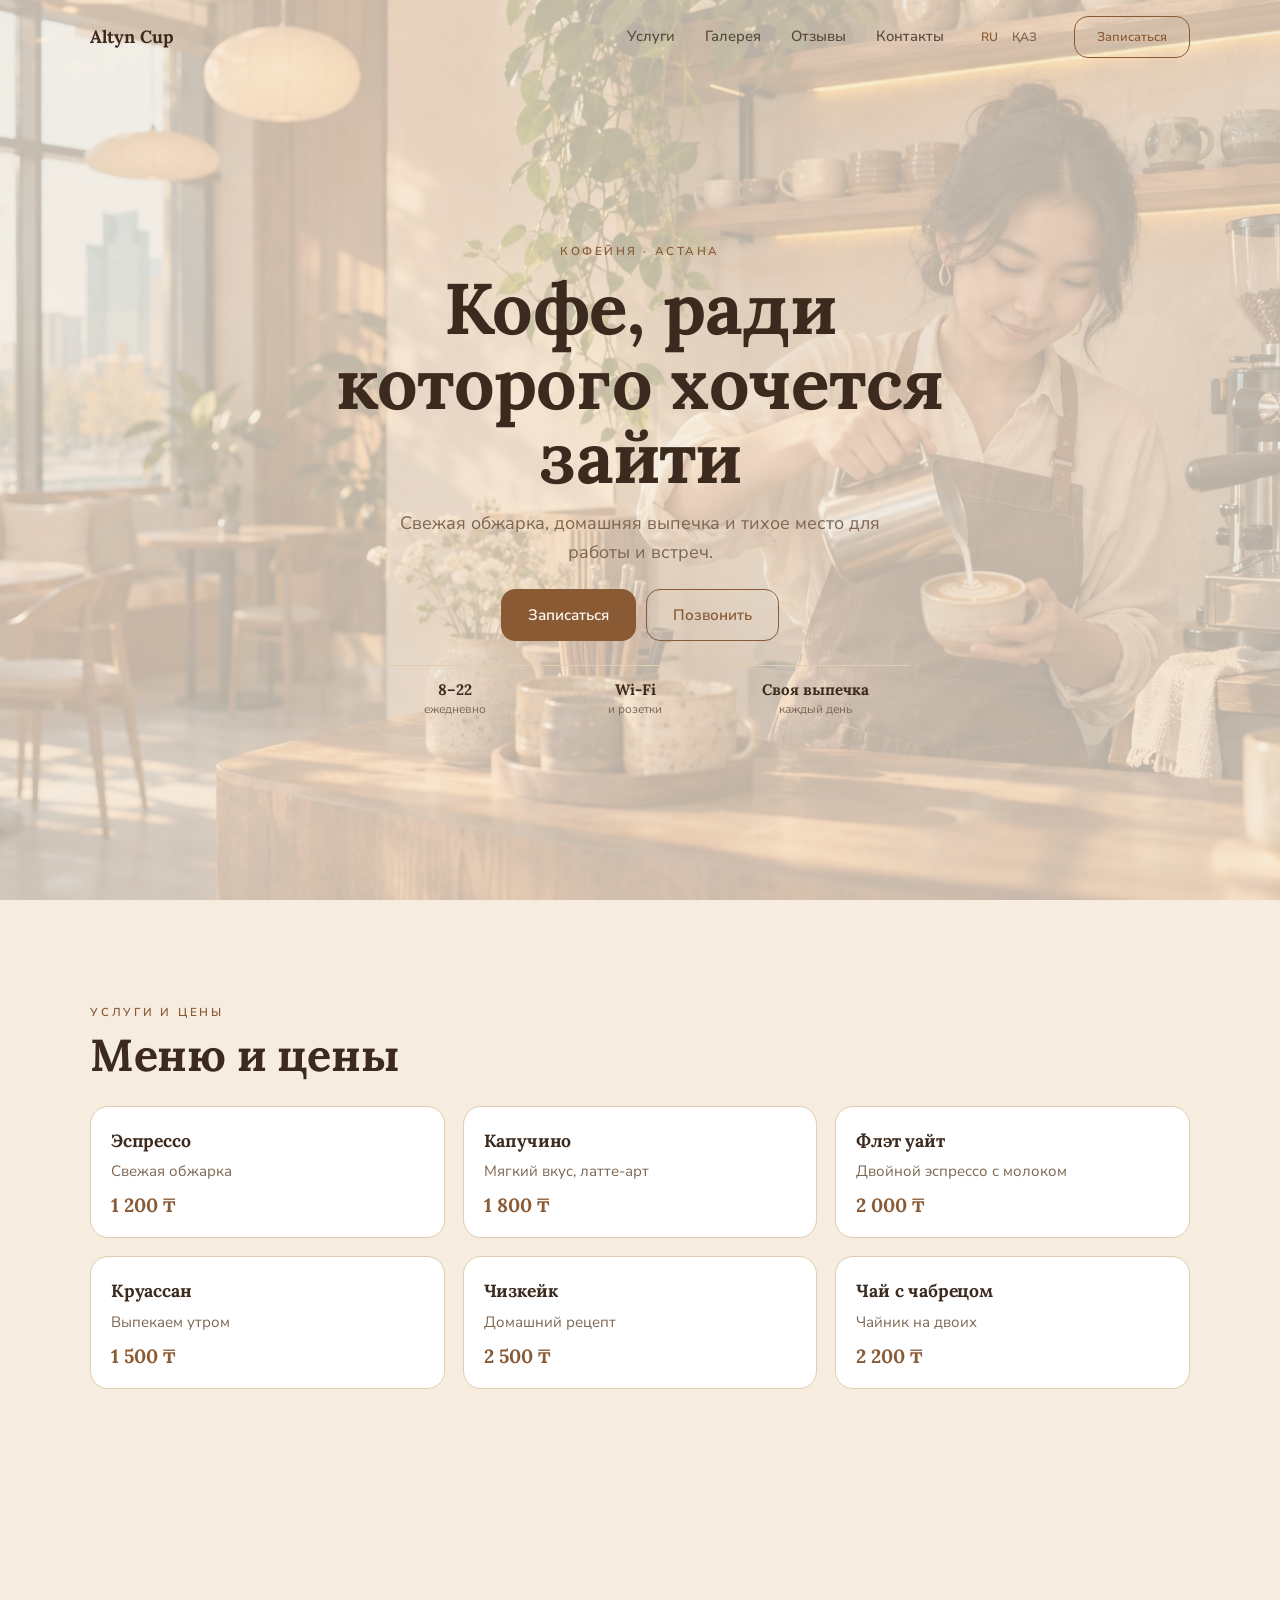
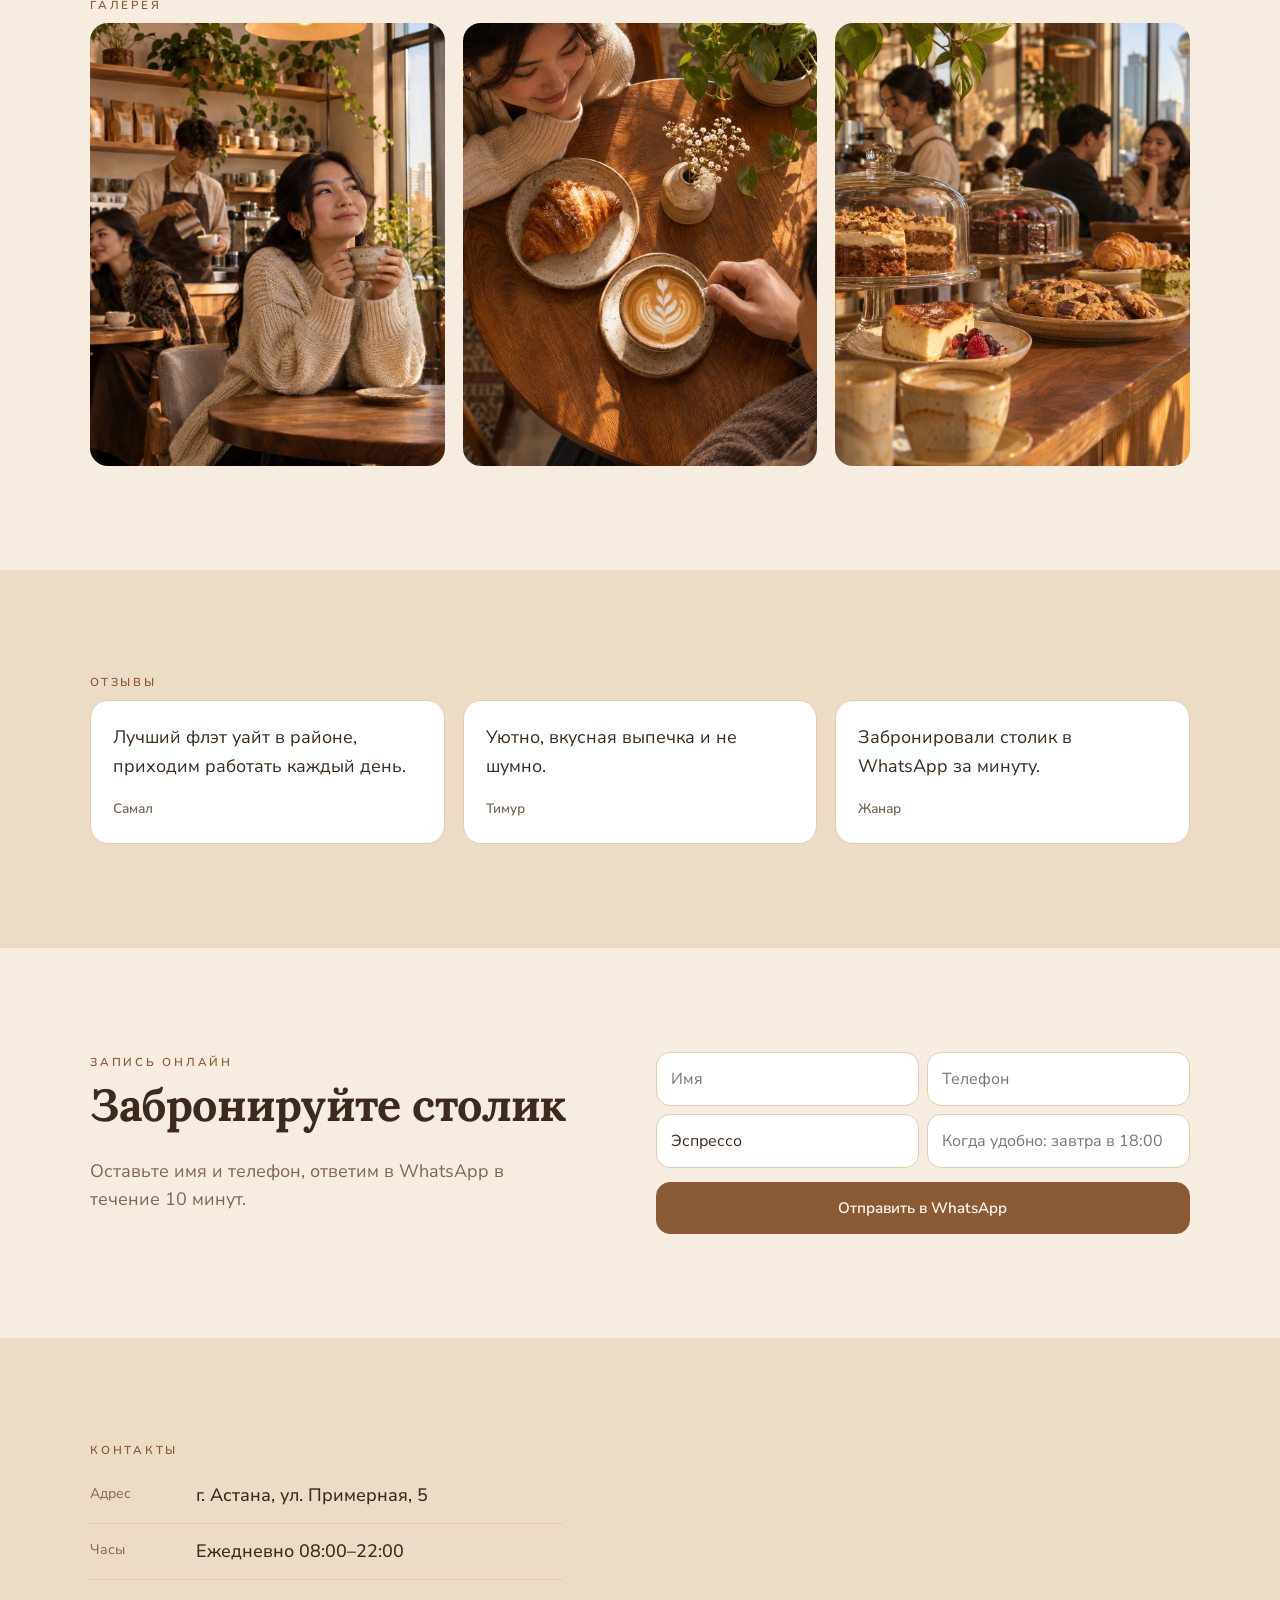
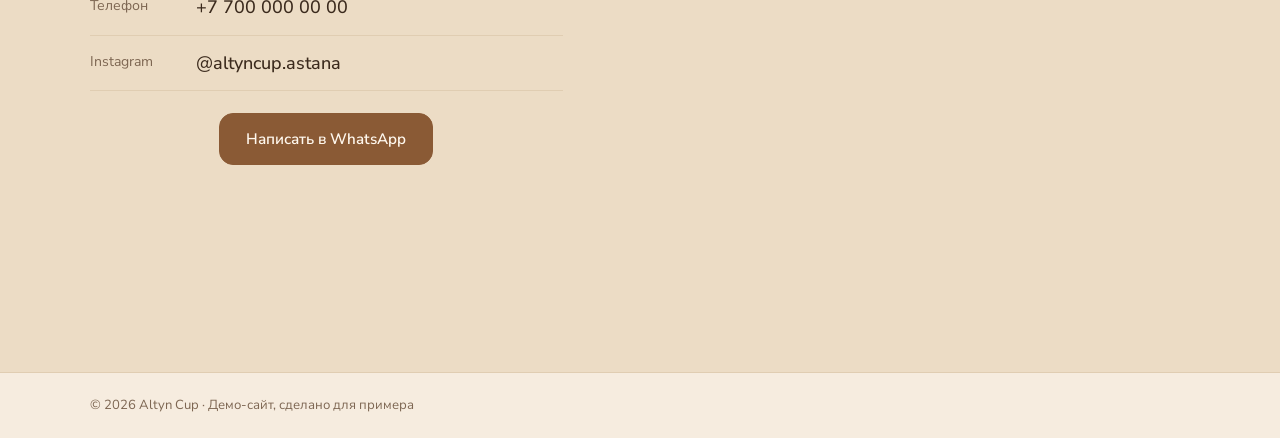
==== biz-cafe/index.html @ 99643000 "Пять новых ниш (салон, детейлинг, стоматология, кофейня, фитнес), общий шаблон biz, QManga в каталог" ====
<!doctype html>
<html lang="ru"><head><meta charset="utf-8"><meta name="viewport" content="width=device-width,initial-scale=1,viewport-fit=cover">
<link rel="stylesheet" href="../biz.css"></head>
<body><div id="app"></div>
<script>
/* ДЕМО: вымышленный бизнес. Для клиента поменяй данные ниже и положи его фото в img/ (hero.jpg, g1.jpg, g2.jpg, g3.jpg). */
window.BIZ = {
  "wa": "77000000000",
  "phone": "+7 700 000 00 00",
  "phoneRaw": "+77000000000",
  "svcTitle": [
    "Меню и цены",
    "Мәзір және бағалар"
  ],
  "title": "Altyn Cup — кофейня в Астане",
  "name": "Altyn Cup",
  "layout": "center",
  "theme": {
    "bg": "#f6ecdf",
    "bg2": "#ecdcc5",
    "ink": "#3b2a1d",
    "mut": "#7d6652",
    "accent": "#8a5a35",
    "accent2": "#d1a373",
    "line": "#e0cdb2",
    "onaccent": "#fff8ee",
    "radius": "18px",
    "fh": "'Lora',Georgia,serif",
    "fb": "'Nunito Sans',system-ui,sans-serif",
    "fonts": "https://fonts.googleapis.com/css2?family=Lora:wght@500;700&family=Nunito+Sans:wght@400;600;700&display=swap&subset=cyrillic"
  },
  "hero": {
    "kick": [
      "Кофейня · Астана",
      "Кофеханасы · Астана"
    ],
    "title": [
      "Кофе, ради которого хочется зайти",
      "Кіргісі келетін кофе"
    ],
    "sub": [
      "Свежая обжарка, домашняя выпечка и тихое место для работы и встреч.",
      "Жаңа қуырылған кофе, үй тоқашы және жұмыс пен кездесуге тыныш орын."
    ],
    "facts": [
      [
        [
          "8–22",
          "8–22"
        ],
        [
          "ежедневно",
          "күн сайын"
        ]
      ],
      [
        [
          "Wi-Fi",
          "Wi-Fi"
        ],
        [
          "и розетки",
          "және розеткалар"
        ]
      ],
      [
        [
          "Своя выпечка",
          "Өз тоқашы"
        ],
        [
          "каждый день",
          "күн сайын"
        ]
      ]
    ]
  },
  "bookTitle": [
    "Забронируйте столик",
    "Үстел брондаңыз"
  ],
  "services": [
    {
      "name": [
        "Эспрессо",
        "Эспрессо"
      ],
      "desc": [
        "Свежая обжарка",
        "Жаңа қуырылған"
      ],
      "price": "1 200 ₸"
    },
    {
      "name": [
        "Капучино",
        "Капучино"
      ],
      "desc": [
        "Мягкий вкус, латте-арт",
        "Жұмсақ дәм, латте-арт"
      ],
      "price": "1 800 ₸"
    },
    {
      "name": [
        "Флэт уайт",
        "Флэт уайт"
      ],
      "desc": [
        "Двойной эспрессо с молоком",
        "Сүті бар қос эспрессо"
      ],
      "price": "2 000 ₸"
    },
    {
      "name": [
        "Круассан",
        "Круассан"
      ],
      "desc": [
        "Выпекаем утром",
        "Таңертең пісіреміз"
      ],
      "price": "1 500 ₸"
    },
    {
      "name": [
        "Чизкейк",
        "Чизкейк"
      ],
      "desc": [
        "Домашний рецепт",
        "Үй рецепті"
      ],
      "price": "2 500 ₸"
    },
    {
      "name": [
        "Чай с чабрецом",
        "Жыланшөп шайы"
      ],
      "desc": [
        "Чайник на двоих",
        "Екі адамға шәйнек"
      ],
      "price": "2 200 ₸"
    }
  ],
  "reviews": [
    {
      "name": "Самал",
      "text": [
        "Лучший флэт уайт в районе, приходим работать каждый день.",
        "Ауданның ең жақсы флэт уайты, күн сайын жұмыс істеуге келеміз."
      ]
    },
    {
      "name": "Тимур",
      "text": [
        "Уютно, вкусная выпечка и не шумно.",
        "Жайлы, дәмді тоқаш, шусыз."
      ]
    },
    {
      "name": "Жанар",
      "text": [
        "Забронировали столик в WhatsApp за минуту.",
        "WhatsApp-пен бір минутта үстел брондадық."
      ]
    }
  ],
  "contacts": {
    "address": [
      "г. Астана, ул. Примерная, 5",
      "Астана қ., Үлгі көшесі, 5"
    ],
    "hours": [
      "Ежедневно 08:00–22:00",
      "Күн сайын 08:00–22:00"
    ],
    "insta": "altyncup.astana"
  }
};
</script>
<script src="../biz.js"></script></body></html>
---- biz.css ----
/* Универсальный шаблон: mobile first. Цвета и шрифты задаются темой в BIZ.theme (переменные ниже, значения по умолчанию). */
:root{--bg:#fff;--bg2:#f4f6f8;--ink:#17202a;--mut:#667085;--accent:#0f766e;--accent2:#5eead4;--line:#e3e8ee;--onaccent:#fff;--card:#fff;--radius:16px;--fh:"Inter",system-ui,sans-serif;--fb:"Inter",system-ui,sans-serif;--pad:20px;--bar:62px}
*{box-sizing:border-box;-webkit-tap-highlight-color:transparent}
html{scroll-behavior:smooth;scroll-padding-top:66px}
body{margin:0;background:var(--bg);color:var(--ink);font:400 17px/1.6 var(--fb);padding-bottom:calc(var(--bar) + env(safe-area-inset-bottom));-webkit-font-smoothing:antialiased}
a{color:inherit;text-decoration:none}img{display:block;max-width:100%;height:auto}
.wrap{padding:0 var(--pad);max-width:1180px;margin:0 auto}
h1,h2,h3{font-family:var(--fh);margin:0;letter-spacing:-.01em}
.muted{color:var(--mut)}
/* шапка */
header{position:fixed;inset:0 0 auto 0;z-index:30;height:60px;transition:background .3s,border-color .3s;border-bottom:1px solid transparent}
header.s{background:color-mix(in srgb,var(--bg) 94%,transparent);backdrop-filter:blur(10px);border-bottom-color:var(--line)}
header .wrap{display:flex;align-items:center;justify-content:space-between;height:100%}
.logo{font:700 1.1rem var(--fh);white-space:nowrap}
nav{display:flex;align-items:center;gap:4px}nav .lk{display:none}
.lang button{background:none;border:0;color:var(--mut);font:600 .76rem var(--fb);padding:12px 7px;cursor:pointer}.lang button.on{color:var(--accent)}
.btn{display:inline-flex;align-items:center;justify-content:center;min-height:52px;padding:0 26px;border:1.5px solid var(--accent);color:var(--accent);background:transparent;border-radius:calc(var(--radius) - 4px);font:600 .95rem var(--fb);cursor:pointer;transition:background .2s,transform .1s}
.btn.f{background:var(--accent);color:var(--onaccent)}.btn:active{transform:scale(.98)}
@media(hover:hover){.btn:hover{background:var(--accent);color:var(--onaccent)}.btn.f:hover{filter:brightness(1.08)}}
header .btn.sm{min-height:38px;padding:0 14px;font-size:.8rem;margin-left:4px}
/* первый экран */
.hero{position:relative;min-height:calc(100svh - var(--bar) - env(safe-area-inset-bottom));display:flex;align-items:flex-end;overflow:hidden;background:var(--bg2)}
.hero .bg{position:absolute;inset:0;width:100%;height:100%;object-fit:cover;object-position:78% 35%}
.hero:after{content:"";position:absolute;inset:0;background:linear-gradient(0deg,var(--bg) 6%,color-mix(in srgb,var(--bg) 70%,transparent) 36%,transparent 70%)}
.hero .wrap{position:relative;z-index:2;padding-bottom:32px;width:100%}
.kick{font:600 .72rem var(--fb);letter-spacing:.22em;text-transform:uppercase;color:var(--accent);margin-bottom:12px}
.hero h1{font-size:clamp(2.4rem,11vw,4.4rem);line-height:1.04;margin-bottom:14px}
.lead{margin:0 0 22px;color:var(--mut);max-width:30em}
.btns{display:flex;gap:10px;flex-wrap:wrap}.btns .btn{flex:1 1 150px}
.facts{display:flex;margin-top:24px;border-top:1px solid var(--line)}
.facts div{flex:1;padding:14px 10px 0 0;font-size:.74rem;color:var(--mut);line-height:1.35}.facts b{display:block;font:700 .95rem var(--fh);color:var(--ink);margin-bottom:2px}
/* секции */
section{padding:64px 0}section.alt{background:var(--bg2)}
.eyebrow{font:600 .72rem var(--fb);letter-spacing:.24em;text-transform:uppercase;color:var(--accent);margin-bottom:10px}
h2{font-size:clamp(1.8rem,7vw,2.8rem);line-height:1.12;margin-bottom:26px}
.cards{display:grid;gap:12px}
.card{background:var(--card);border:1px solid var(--line);border-radius:var(--radius);padding:20px}
.card h3{font-size:1.1rem;margin-bottom:4px}.card p{margin:0 0 10px;color:var(--mut);font-size:.94rem}.card .pr{font:700 1.2rem var(--fh);color:var(--accent)}
.steps{display:grid;gap:14px}.step{position:relative;padding-left:56px}.step i{position:absolute;left:0;top:0;width:40px;height:40px;border-radius:50%;background:var(--accent);color:var(--onaccent);display:flex;align-items:center;justify-content:center;font:700 1rem var(--fh);font-style:normal}
.step h3{font-size:1.08rem;margin-bottom:2px}.step p{margin:0;color:var(--mut)}
.snap{display:flex;gap:12px;overflow-x:auto;scroll-snap-type:x mandatory;margin:0 calc(var(--pad)*-1);padding:2px var(--pad) 10px;scrollbar-width:none}
.snap::-webkit-scrollbar{display:none}.snap>*{flex:0 0 80%;scroll-snap-align:start}
.gal figure{margin:0;border-radius:var(--radius);overflow:hidden}.gal img{width:100%;aspect-ratio:4/5;object-fit:cover}
.revs blockquote{margin:0;background:var(--card);border:1px solid var(--line);border-radius:var(--radius);padding:22px}
.revs p{margin:0 0 12px}.revs cite{font:600 .85rem var(--fb);font-style:normal;color:var(--mut)}
form{display:grid;gap:8px;margin-top:24px}.f2{display:grid;gap:8px}
input,select{width:100%;min-height:54px;border:1.5px solid var(--line);background:var(--card);color:var(--ink);border-radius:calc(var(--radius) - 4px);padding:0 14px;font:400 16px var(--fb);appearance:none;-webkit-appearance:none}
input:focus,select:focus{outline:0;border-color:var(--accent);box-shadow:0 0 0 3px color-mix(in srgb,var(--accent) 22%,transparent)}
form .btn{width:100%;margin-top:6px}
dl{margin:0}dl div{display:flex;gap:14px;padding:13px 0;border-bottom:1px solid var(--line)}dt{flex:0 0 92px;color:var(--mut);font-size:.88rem;padding-top:2px}dd{margin:0;font-weight:500}
.map{margin-top:28px}.map iframe{display:block;width:100%;height:280px;border:0;border-radius:var(--radius)}
.dark .map iframe{filter:invert(.9) hue-rotate(180deg) grayscale(.5)}
footer{border-top:1px solid var(--line);padding:22px 0;color:var(--mut);font-size:.82rem}
.bar{position:fixed;inset:auto 0 0 0;z-index:40;display:flex;background:var(--bg);border-top:1px solid var(--line);padding-bottom:env(safe-area-inset-bottom)}
.bar a{flex:1;display:flex;align-items:center;justify-content:center;height:var(--bar);font:600 .78rem var(--fb);letter-spacing:.06em;text-transform:uppercase}
.bar a:first-child{background:var(--accent);color:var(--onaccent);flex:1.4}.bar a+a{border-left:1px solid var(--line)}
.rv{opacity:0;transform:translateY(16px);transition:opacity .6s,transform .6s}.rv.in{opacity:1;transform:none}
@media(prefers-reduced-motion:reduce){.rv{opacity:1;transform:none;transition:none}html{scroll-behavior:auto}}

/* варианты первого экрана на телефоне */
.L-center .hero{align-items:center;text-align:center}.L-center .hero:after{background:color-mix(in srgb,var(--bg) 84%,transparent)}.L-center .btns{justify-content:center}.L-center .lead{margin-inline:auto}.L-center .facts{text-align:center}
.L-split .hero{display:block;min-height:0;padding-top:60px}.L-split .hero .bg{position:relative;height:56vw;max-height:420px;border-radius:0 0 28px 28px;display:block}.L-split .hero:after{display:none}.L-split .hero .wrap{padding-top:26px}
@media(min-width:700px){:root{--pad:32px}body{font-size:18px}.snap>*{flex-basis:44%}.f2{grid-template-columns:1fr 1fr}.cards{grid-template-columns:1fr 1fr}.btns .btn{flex:0 0 auto}}
@media(min-width:1000px){
 :root{--pad:40px}body{padding-bottom:0}header{height:74px}nav{gap:30px}nav .lk{display:block;font-weight:500;font-size:.92rem;color:var(--ink);opacity:.8}nav .lk:hover{opacity:1;color:var(--accent)}header .btn.sm{min-height:42px;padding:0 22px;margin-left:0}.bar{display:none}
 .hero{min-height:100svh;align-items:center}.hero .wrap{padding-bottom:0;padding-top:60px}.hero .in{max-width:540px}.hero h1{font-size:clamp(3.6rem,5.6vw,5.2rem)}.facts{max-width:540px}
 .hero:after{background:linear-gradient(90deg,var(--bg) 0%,color-mix(in srgb,var(--bg) 78%,transparent) 36%,transparent 72%),linear-gradient(0deg,var(--bg),transparent 16%)}
 .L-center .hero{text-align:center}.L-center .hero .in{max-width:680px;margin:0 auto}.L-center .facts{margin-inline:auto}.L-center .hero:after{background:color-mix(in srgb,var(--bg) 74%,transparent)}
 .L-split .hero{display:flex;min-height:100svh;padding:0}.L-split .hero .bg{position:absolute;inset:0 0 0 46%;width:54%;height:100%;max-height:none;border-radius:0;object-position:60% 40%}.L-split .hero .wrap{padding-top:60px;position:relative}.L-split .hero .in{max-width:520px}
 section{padding:104px 0}
 .cards{grid-template-columns:repeat(3,1fr);gap:18px}.steps{grid-template-columns:repeat(3,1fr);gap:34px}
 .snap{display:grid;overflow:visible;margin:0;padding:0;gap:18px}.snap>*{flex:initial}.gal{grid-template-columns:repeat(3,1fr)}.gal img{aspect-ratio:4/5}.revs{grid-template-columns:repeat(3,1fr)}
 .bk{display:grid;grid-template-columns:1fr 1.1fr;gap:80px;align-items:center}form{margin-top:0}
 .ctg{display:grid;grid-template-columns:1fr 1.2fr;gap:60px;align-items:start}.map{margin-top:0}.map iframe{height:400px}
}
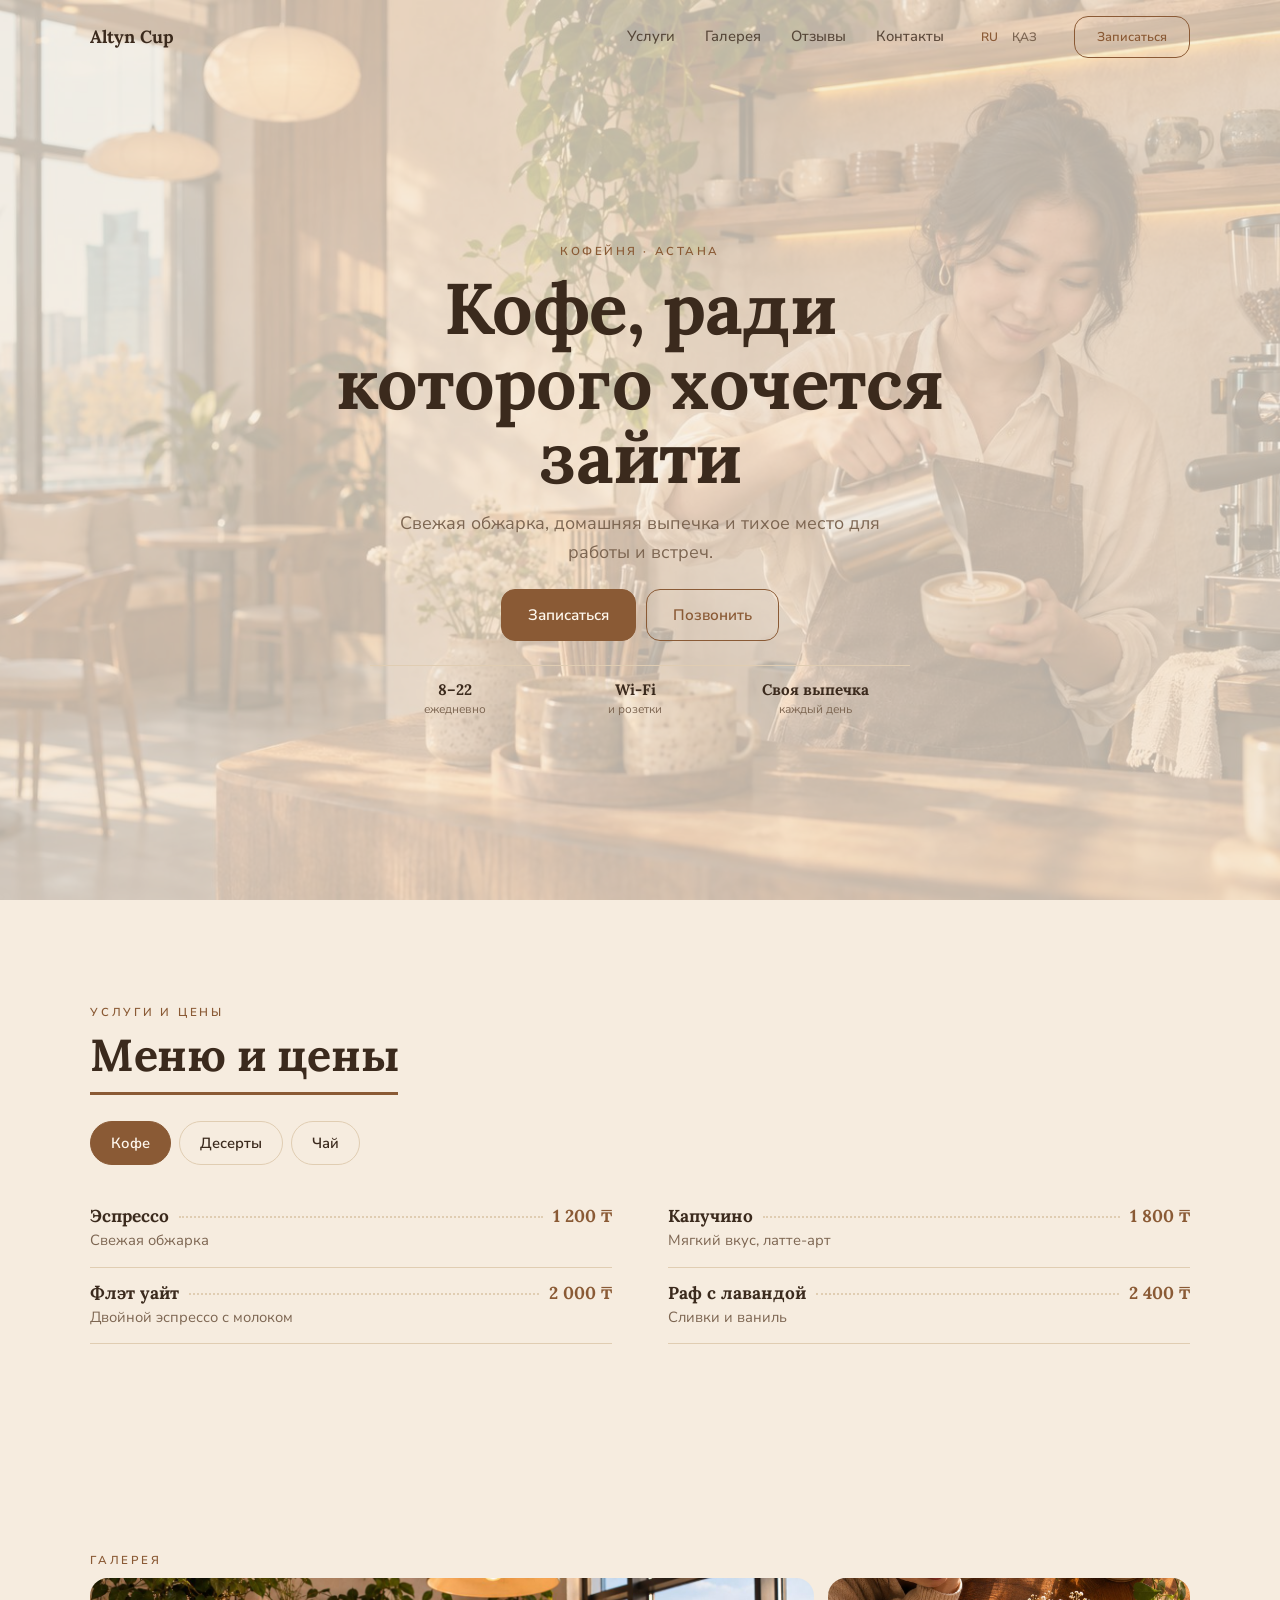
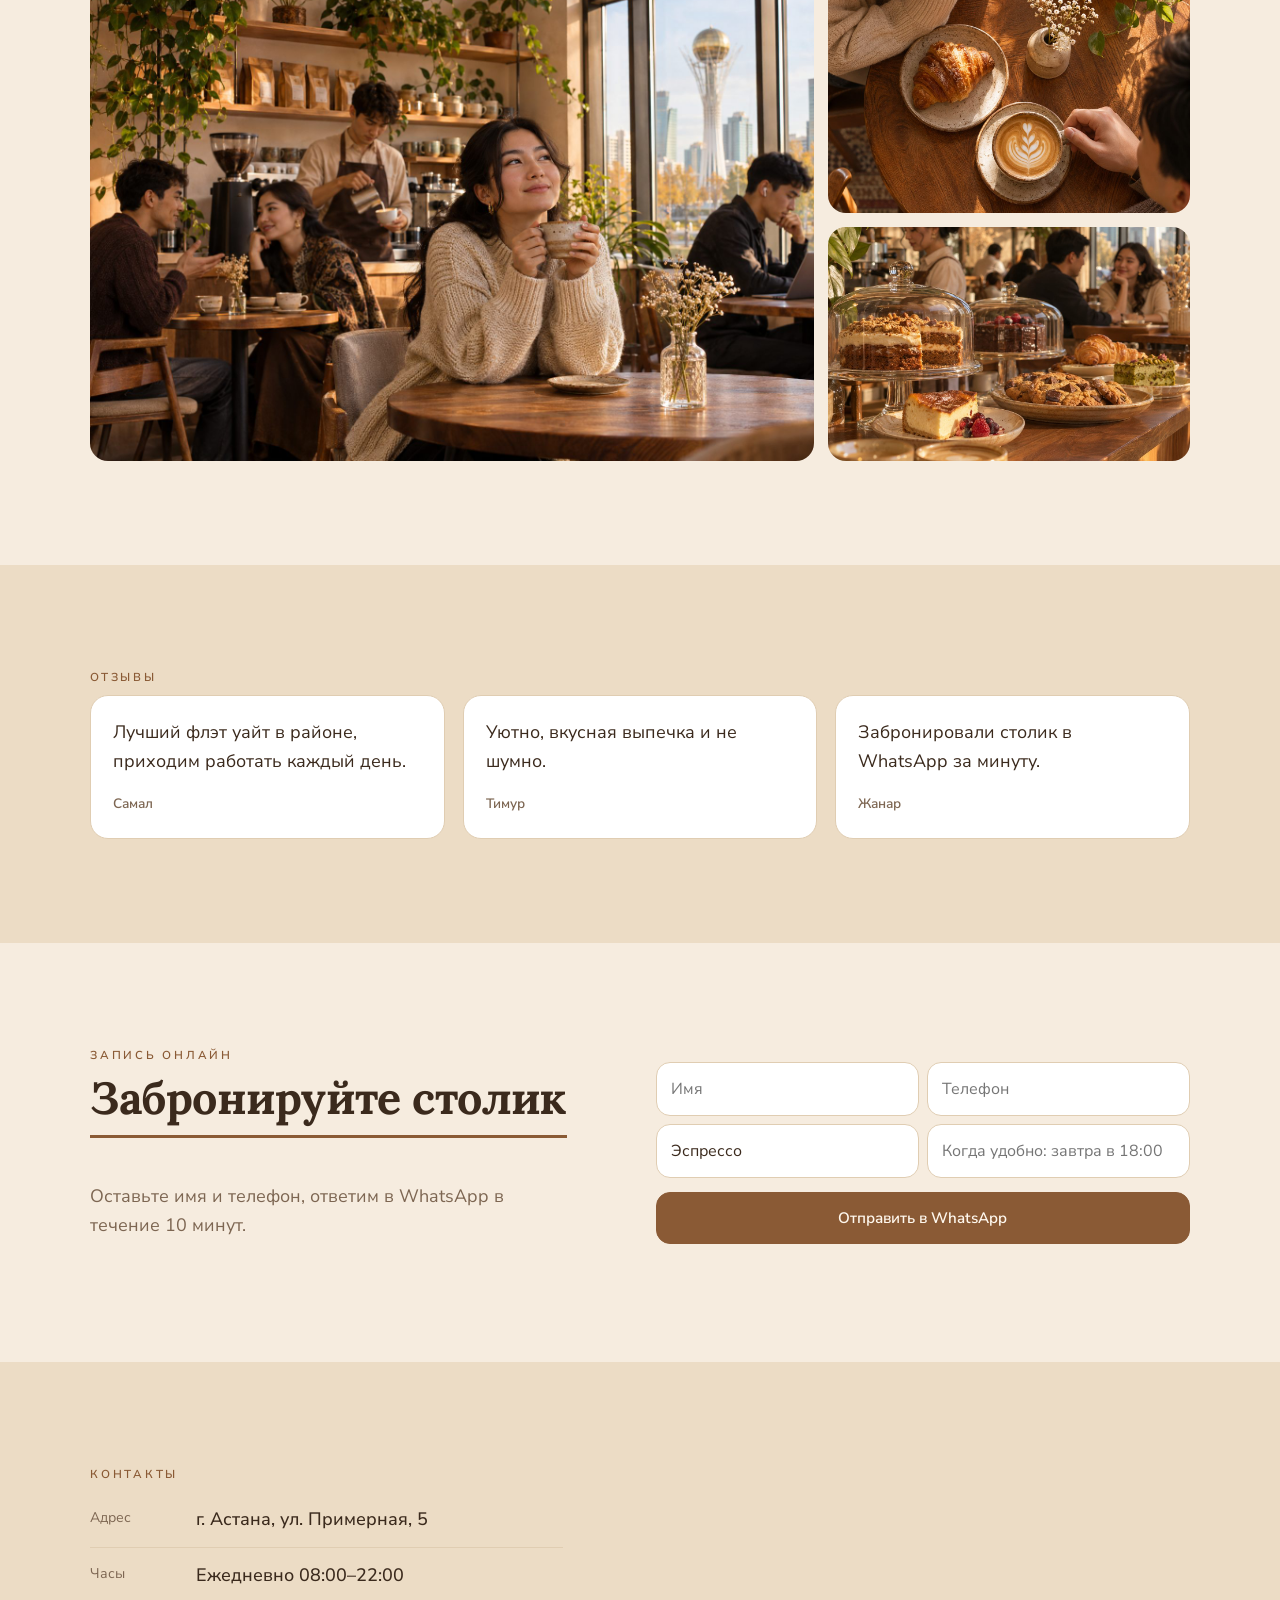
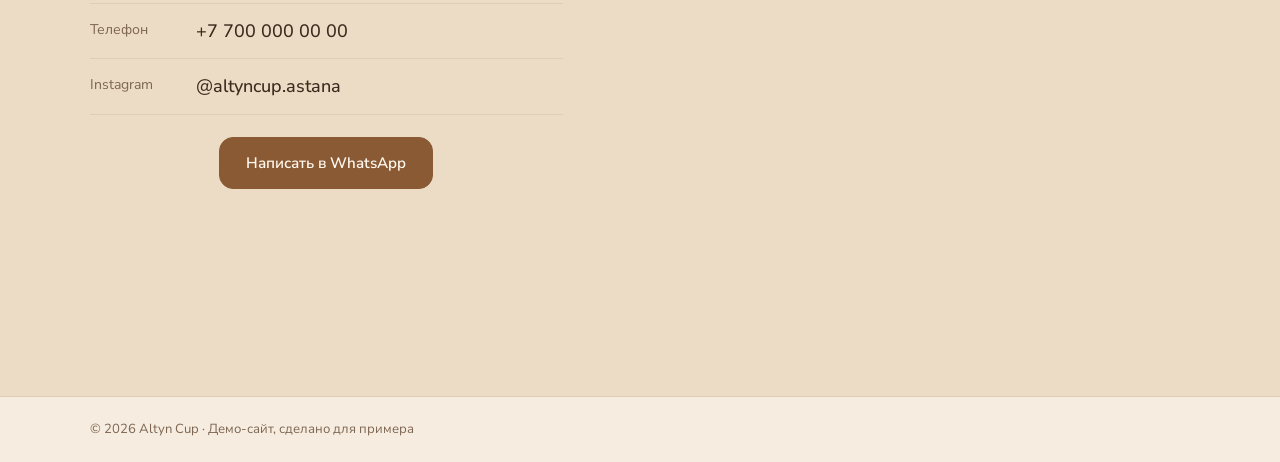
==== commit 1640b878: "Разные блоки для каждой ниши: меню с вкладками, тарифы, расписание, врачи, вопросы-ответы, мозаика" ====
--- a/biz-cafe/index.html
+++ b/biz-cafe/index.html
@@ -27,7 +27,9 @@
     "radius": "18px",
     "fh": "'Lora',Georgia,serif",
     "fb": "'Nunito Sans',system-ui,sans-serif",
-    "fonts": "https://fonts.googleapis.com/css2?family=Lora:wght@500;700&family=Nunito+Sans:wght@400;600;700&display=swap&subset=cyrillic"
+    "fonts": "https://fonts.googleapis.com/css2?family=Lora:wght@500;700&family=Nunito+Sans:wght@400;600;700&display=swap&subset=cyrillic",
+    "head": "line",
+    "cards": "flat"
   },
   "hero": {
     "kick": [
@@ -180,7 +182,151 @@
       "Күн сайын 08:00–22:00"
     ],
     "insta": "altyncup.astana"
-  }
+  },
+  "sections": [
+    "tabs",
+    "gal",
+    "rev",
+    "book",
+    "ct"
+  ],
+  "galStyle": "mosaic",
+  "tabs": [
+    {
+      "name": [
+        "Кофе",
+        "Кофе"
+      ],
+      "items": [
+        {
+          "name": [
+            "Эспрессо",
+            "Эспрессо"
+          ],
+          "desc": [
+            "Свежая обжарка",
+            "Жаңа қуырылған"
+          ],
+          "price": "1 200 ₸"
+        },
+        {
+          "name": [
+            "Капучино",
+            "Капучино"
+          ],
+          "desc": [
+            "Мягкий вкус, латте-арт",
+            "Жұмсақ дәм, латте-арт"
+          ],
+          "price": "1 800 ₸"
+        },
+        {
+          "name": [
+            "Флэт уайт",
+            "Флэт уайт"
+          ],
+          "desc": [
+            "Двойной эспрессо с молоком",
+            "Сүті бар қос эспрессо"
+          ],
+          "price": "2 000 ₸"
+        },
+        {
+          "name": [
+            "Раф с лавандой",
+            "Лавандалы раф"
+          ],
+          "desc": [
+            "Сливки и ваниль",
+            "Кілегей және ваниль"
+          ],
+          "price": "2 400 ₸"
+        }
+      ]
+    },
+    {
+      "name": [
+        "Десерты",
+        "Десерттер"
+      ],
+      "items": [
+        {
+          "name": [
+            "Круассан",
+            "Круассан"
+          ],
+          "desc": [
+            "Выпекаем утром",
+            "Таңертең пісіреміз"
+          ],
+          "price": "1 500 ₸"
+        },
+        {
+          "name": [
+            "Чизкейк",
+            "Чизкейк"
+          ],
+          "desc": [
+            "Домашний рецепт",
+            "Үй рецепті"
+          ],
+          "price": "2 500 ₸"
+        },
+        {
+          "name": [
+            "Брауни",
+            "Брауни"
+          ],
+          "desc": [
+            "С шоколадом и орехами",
+            "Шоколад және жаңғақпен"
+          ],
+          "price": "2 200 ₸"
+        }
+      ]
+    },
+    {
+      "name": [
+        "Чай",
+        "Шай"
+      ],
+      "items": [
+        {
+          "name": [
+            "Чай с чабрецом",
+            "Жыланшөп шайы"
+          ],
+          "desc": [
+            "Чайник на двоих",
+            "Екі адамға шәйнек"
+          ],
+          "price": "2 200 ₸"
+        },
+        {
+          "name": [
+            "Матча-латте",
+            "Матча-латте"
+          ],
+          "desc": [
+            "На овсяном молоке",
+            "Сұлы сүтімен"
+          ],
+          "price": "2 600 ₸"
+        },
+        {
+          "name": [
+            "Облепиховый чай",
+            "Шырғанақ шайы"
+          ],
+          "desc": [
+            "С мёдом",
+            "Балмен"
+          ],
+          "price": "2 300 ₸"
+        }
+      ]
+    }
+  ]
 };
 </script>
 <script src="../biz.js"></script></body></html>
--- a/biz.css
+++ b/biz.css
@@ -73,3 +73,48 @@
  .bk{display:grid;grid-template-columns:1fr 1.1fr;gap:80px;align-items:center}form{margin-top:0}
  .ctg{display:grid;grid-template-columns:1fr 1.2fr;gap:60px;align-items:start}.map{margin-top:0}.map iframe{height:400px}
 }
+
+/* ---- новые блоки ---- */
+.strip{padding:0;background:var(--accent);color:var(--onaccent)}
+.strip .stats{display:grid;grid-template-columns:repeat(3,1fr);gap:10px;padding:22px 0;text-align:center}
+.strip b{display:block;font:800 1.7rem var(--fh);line-height:1.1}.strip span{font-size:.78rem;opacity:.85}
+.tabs{display:flex;gap:8px;overflow-x:auto;margin-bottom:18px;scrollbar-width:none}.tabs::-webkit-scrollbar{display:none}
+.tab{flex:0 0 auto;min-height:44px;padding:0 20px;border-radius:999px;border:1.5px solid var(--line);background:transparent;color:var(--ink);font:600 .92rem var(--fb);cursor:pointer}
+.tab.on{background:var(--accent);border-color:var(--accent);color:var(--onaccent)}
+.panel{display:none}.panel.on{display:block}
+.li{padding:14px 0;border-bottom:1px solid var(--line)}.li .top{display:flex;align-items:baseline;gap:10px}.li .nm{font:700 1.08rem var(--fh)}
+.li .dots{flex:1;border-bottom:2px dotted var(--line);transform:translateY(-4px)}.li b{font:700 1.08rem var(--fh);color:var(--accent);white-space:nowrap}.li p{margin:2px 0 0;color:var(--mut);font-size:.92rem}
+.packs{display:grid;gap:14px}
+.pack{position:relative;background:var(--card);border:1.5px solid var(--line);border-radius:var(--radius);padding:26px 22px}
+.pack.hot{border-color:var(--accent);box-shadow:0 14px 40px color-mix(in srgb,var(--accent) 22%,transparent)}
+.pack .badge{position:absolute;top:-12px;left:22px;background:var(--accent);color:var(--onaccent);font:700 .7rem var(--fb);letter-spacing:.12em;text-transform:uppercase;padding:5px 12px;border-radius:999px}
+.pack h3{font-size:1.2rem}.pack .pp{font:800 1.9rem var(--fh);color:var(--accent);margin:8px 0 4px}
+.pack ul{list-style:none;padding:0;margin:16px 0 22px;display:grid;gap:9px}.pack li{padding-left:26px;position:relative;font-size:.96rem}.pack li:before{content:"✓";position:absolute;left:0;color:var(--accent);font-weight:700}
+.pack .btn{width:100%}
+.tw{overflow-x:auto;margin:0 calc(var(--pad)*-1);padding:0 var(--pad)}
+table{border-collapse:collapse;min-width:640px;width:100%}th,td{border-bottom:1px solid var(--line);padding:12px 10px;text-align:center;font-size:.9rem}
+thead th{font:700 .8rem var(--fb);letter-spacing:.1em;text-transform:uppercase;color:var(--mut)}tbody th{font:700 .95rem var(--fh);text-align:left;white-space:nowrap}
+.cl{display:inline-block;padding:5px 11px;border-radius:999px;background:color-mix(in srgb,var(--accent) 16%,transparent);color:var(--accent);font-weight:600;font-size:.82rem;white-space:nowrap}
+.team{display:grid;grid-template-columns:1fr 1fr;gap:14px}
+.mem{text-align:center;background:var(--card);border:1px solid var(--line);border-radius:var(--radius);padding:22px 12px}
+.av{width:72px;height:72px;margin:0 auto 12px;border-radius:50%;background:linear-gradient(135deg,var(--accent),var(--accent2));color:var(--onaccent);font:700 1.8rem var(--fh);display:flex;align-items:center;justify-content:center}
+.mem h3{font-size:1.1rem}.mem p{margin:2px 0 4px;color:var(--mut);font-size:.9rem}.mem small{color:var(--accent);font-weight:600}
+.faq{display:grid;gap:10px;max-width:780px}
+details{background:var(--card);border:1px solid var(--line);border-radius:calc(var(--radius) - 4px);padding:0 18px}
+summary{cursor:pointer;min-height:54px;display:flex;align-items:center;font:700 1rem var(--fh);list-style:none}summary::-webkit-details-marker{display:none}
+summary:after{content:"+";margin-left:auto;font-size:1.4rem;color:var(--accent)}details[open] summary:after{content:"−"}
+details p{margin:0 0 16px;color:var(--mut)}
+.mos{display:grid;grid-template-columns:1fr 1fr;gap:10px}.mos figure{margin:0;border-radius:var(--radius);overflow:hidden}.mos img{width:100%;height:100%;object-fit:cover;display:block;aspect-ratio:1/1}
+.mos .g1{grid-column:1/3}.mos .g1 img{aspect-ratio:3/2}
+/* стили карточек и заголовков по темам */
+.C-filled .card{background:var(--bg2);border-color:transparent}.dark.C-filled .card{background:var(--card)}
+.C-flat .card{background:transparent;border:0;border-top:2px solid var(--accent);border-radius:0;padding:18px 0}
+.H-bar h2{display:inline-block;background:var(--accent);color:var(--onaccent);padding:2px 12px;transform:rotate(-1.2deg)}
+.H-line h2{padding-bottom:12px;border-bottom:3px solid var(--accent);display:inline-block}
+.H-upper h2{text-transform:uppercase;letter-spacing:.04em}
+@media(min-width:700px){.packs{grid-template-columns:repeat(3,1fr)}.team{grid-template-columns:repeat(4,1fr)}.strip b{font-size:2.2rem}}
+@media(min-width:1000px){
+ .mos{grid-template-columns:2fr 1fr;grid-template-rows:1fr 1fr;gap:14px}.mos .g1{grid-column:1;grid-row:1/3}.mos .g1 img{aspect-ratio:auto;height:100%}.mos .g2 img,.mos .g3 img{aspect-ratio:16/10}
+ .tw{margin:0;padding:0}table{min-width:0}.tabs{margin-bottom:26px}.panel.on{display:grid;grid-template-columns:1fr 1fr;gap:0 56px}
+ .faq{grid-template-columns:1fr 1fr;max-width:none;align-items:start}
+}
